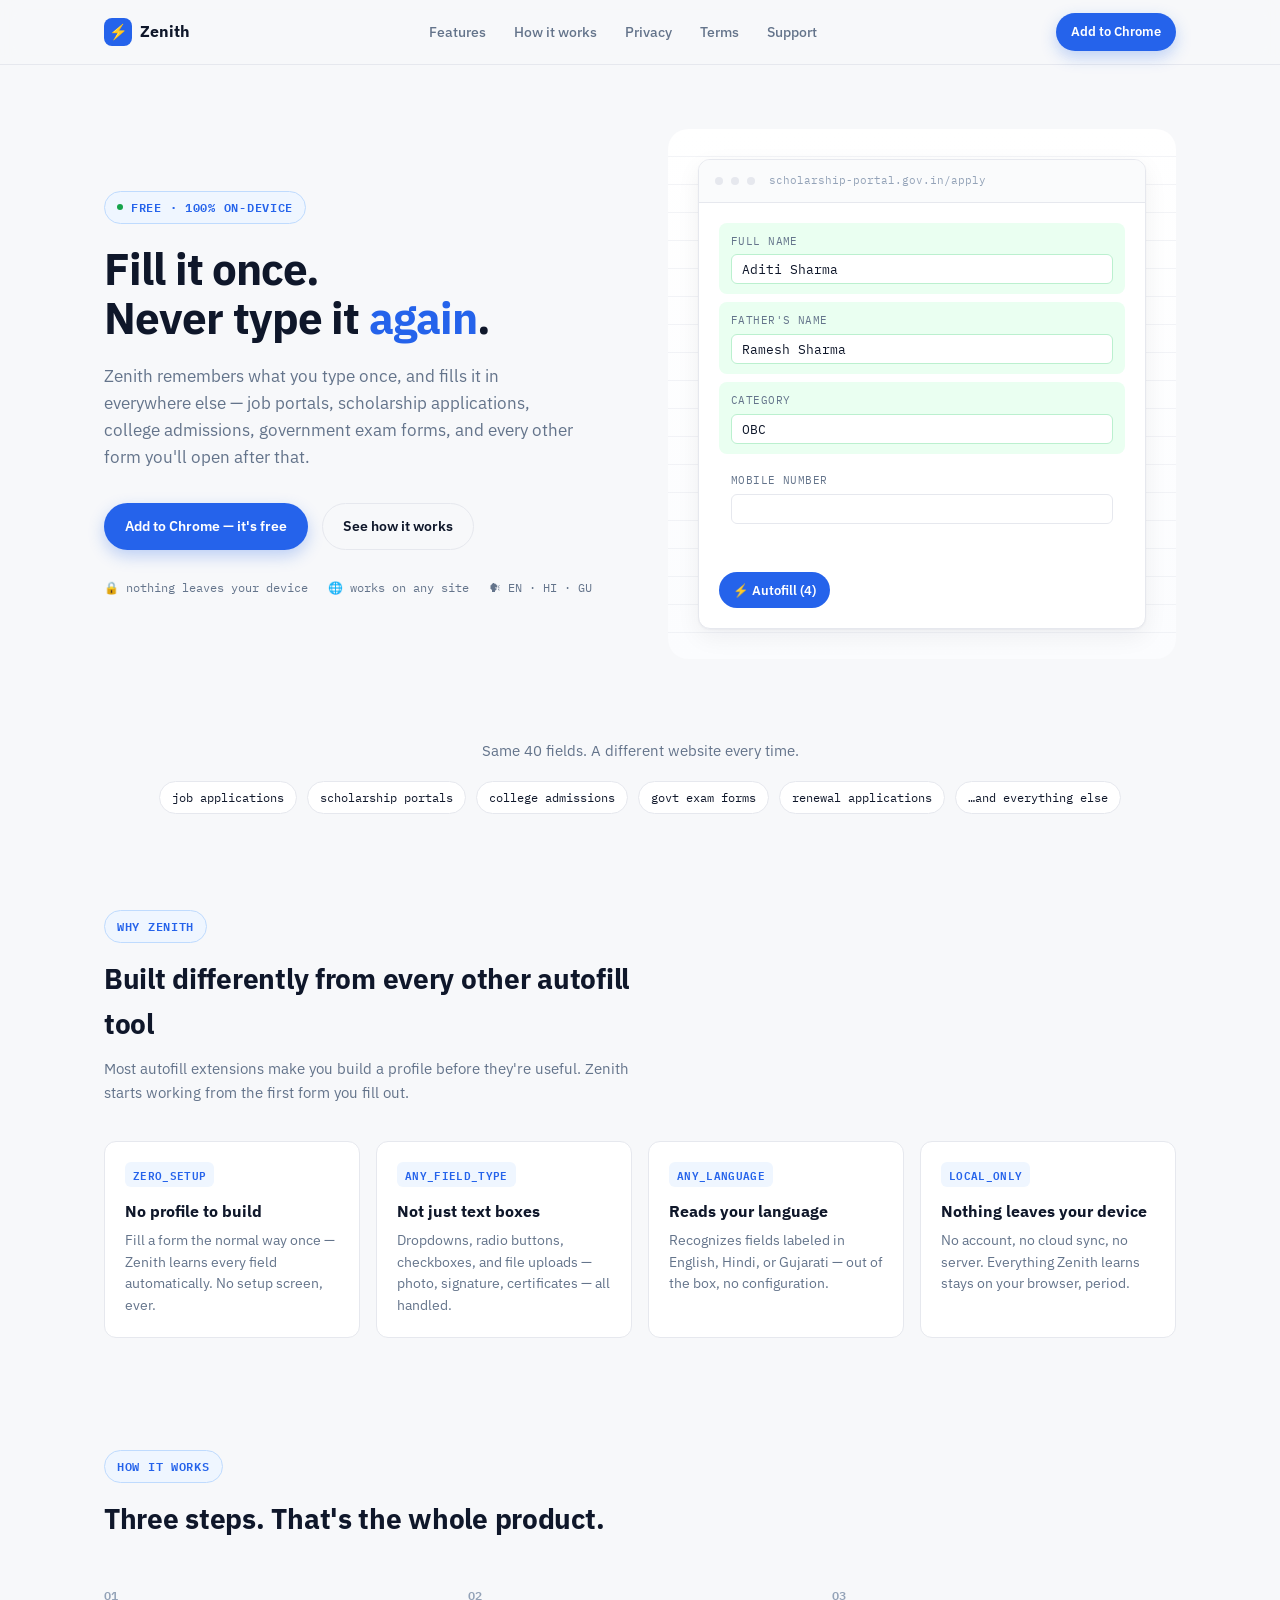
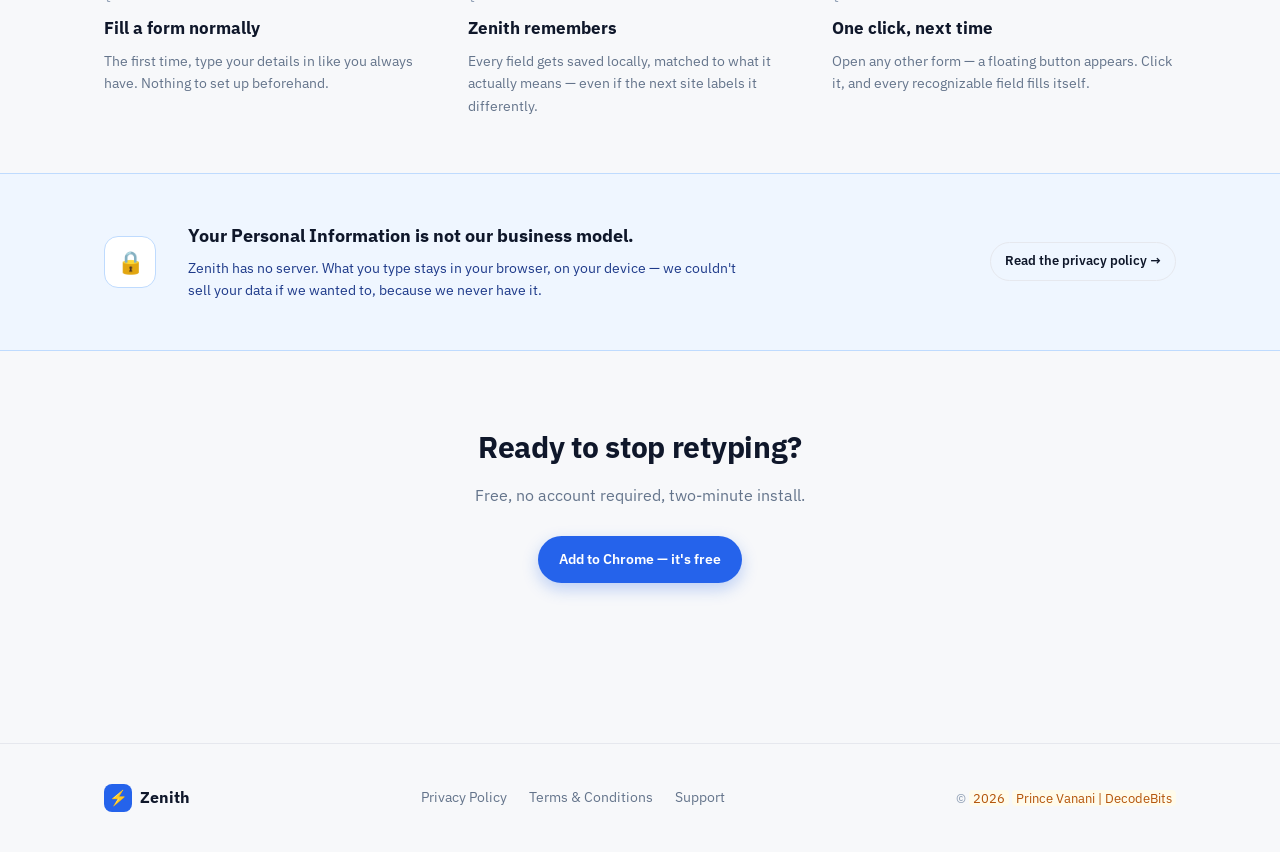
==== index.html @ 2545e6da "Initial commit v1.0.0 Initial commit contains the default product page with privacy, terms and suppo" ====
<!DOCTYPE html>
<html lang="en">
<head>
<meta charset="utf-8">
<meta name="viewport" content="width=device-width, initial-scale=1">
<title>Zenith — Autofill any form, any site, zero setup</title>
<meta name="description" content="Zenith learns your form fields as you type and fills them in everywhere else — scholarship applications, college admissions, government exam forms, and anything else you'll ever open. Free, and 100% on-device.">
<link rel="icon" href="assets/icon128.png">
<link rel="preconnect" href="https://fonts.googleapis.com">
<link rel="preconnect" href="https://fonts.gstatic.com" crossorigin>
<link href="https://fonts.googleapis.com/css2?family=IBM+Plex+Mono:wght@500;600&family=IBM+Plex+Sans:wght@400;500;600;700&display=swap" rel="stylesheet">
<link rel="stylesheet" href="assets/style.css">
<style>
  /* Page-specific styles for the landing page only */
  .hero {
    padding: 64px 0 40px;
  }
  .hero .container {
    display: grid;
    grid-template-columns: 1fr 1fr;
    gap: 56px;
    align-items: center;
  }
  .eyebrow {
    display: inline-flex;
    align-items: center;
    gap: 8px;
    font-family: var(--font-mono);
    font-size: 12px;
    font-weight: 600;
    letter-spacing: 0.06em;
    color: var(--blue);
    background: var(--blue-tint);
    border: 1px solid var(--blue-tint-line);
    border-radius: var(--radius-pill);
    padding: 6px 12px;
    margin-bottom: 20px;
  }
  .eyebrow .dot { width: 6px; height: 6px; border-radius: 50%; background: var(--green-solid); }
  h1.headline {
    font-size: 44px;
    line-height: 1.12;
    letter-spacing: -0.02em;
    margin: 0 0 20px;
    font-weight: 700;
  }
  .headline .accent { color: var(--blue); }
  .sub {
    font-size: 17px;
    color: var(--slate);
    max-width: 480px;
    margin: 0 0 32px;
  }
  .hero-ctas { display: flex; align-items: center; gap: 14px; flex-wrap: wrap; margin-bottom: 28px; }
  .trust-row {
    display: flex;
    gap: 20px;
    flex-wrap: wrap;
    font-family: var(--font-mono);
    font-size: 12px;
    color: var(--slate);
  }
  .trust-row span { display: flex; align-items: center; gap: 6px; }

  /* ---- Signature element: the self-filling mock form ---- */
  .hero-visual {
    position: relative;
    padding: 30px;
    border-radius: var(--radius-lg);
    background:
      repeating-linear-gradient(
        to bottom,
        transparent, transparent 27px,
        var(--line) 28px
      ),
      linear-gradient(180deg, #ffffff, #fbfcfe);
  }
  .mock-form {
    background: var(--card);
    border: 1px solid var(--line);
    border-radius: var(--radius-md);
    box-shadow: var(--shadow-card);
    overflow: hidden;
  }
  .mock-form-head {
    display: flex; align-items: center; gap: 8px;
    padding: 12px 16px;
    border-bottom: 1px solid var(--line);
    background: #fafbfc;
  }
  .mock-dot { width: 8px; height: 8px; border-radius: 50%; background: var(--line); }
  .mock-url {
    font-family: var(--font-mono);
    font-size: 11px;
    color: var(--slate-light);
    margin-left: 6px;
  }
  .mock-body { padding: 20px 20px 16px; }
  .mock-field {
    padding: 10px 12px;
    border-radius: 8px;
    margin-bottom: 8px;
    transition: background-color 0.4s ease;
  }
  .mock-field.filled { background: var(--green-bg); }
  .mock-field label {
    display: block;
    font-family: var(--font-mono);
    font-size: 10.5px;
    letter-spacing: 0.04em;
    color: var(--slate);
    text-transform: uppercase;
    margin-bottom: 5px;
  }
  .mock-input {
    height: 30px;
    border: 1px solid var(--line);
    border-radius: 6px;
    background: #fff;
    display: flex;
    align-items: center;
    padding: 0 10px;
  }
  .mock-field.filled .mock-input { border-color: #bbf0cf; }
  .mock-input-text {
    font-family: var(--font-mono);
    font-size: 12.5px;
    color: var(--ink);
  }
  .mock-badge {
    margin: 14px 20px 20px;
    display: inline-flex;
    align-items: center;
    gap: 6px;
    background: var(--blue);
    color: #fff;
    font-family: var(--font-sans);
    font-weight: 600;
    font-size: 12.5px;
    padding: 8px 14px;
    border-radius: var(--radius-pill);
  }

  /* ---- Problem strip ---- */
  .problem {
    padding: 40px 0;
    text-align: center;
  }
  .problem p {
    font-size: 15px;
    color: var(--slate);
    max-width: 620px;
    margin: 0 auto;
  }
  .form-tags {
    display: flex;
    justify-content: center;
    gap: 10px;
    flex-wrap: wrap;
    margin-top: 18px;
  }
  .form-tag {
    font-family: var(--font-mono);
    font-size: 12px;
    color: var(--ink);
    background: var(--card);
    border: 1px solid var(--line);
    border-radius: var(--radius-pill);
    padding: 6px 12px;
  }

  /* ---- Feature tags ---- */
  .section { padding: 56px 0; }
  .section-head { max-width: 560px; margin: 0 0 36px; }
  .section-head .eyebrow { margin-bottom: 14px; }
  .section-head h2 { font-size: 28px; letter-spacing: -0.01em; margin: 0 0 10px; }
  .section-head p { color: var(--slate); font-size: 15px; margin: 0; }

  .feature-grid {
    display: grid;
    grid-template-columns: repeat(4, 1fr);
    gap: 16px;
  }
  .feature-card {
    background: var(--card);
    border: 1px solid var(--line);
    border-radius: var(--radius-md);
    padding: 20px;
  }
  .feature-tag {
    display: inline-block;
    font-family: var(--font-mono);
    font-size: 11px;
    font-weight: 600;
    letter-spacing: 0.03em;
    color: var(--blue);
    background: var(--blue-tint);
    border-radius: 6px;
    padding: 4px 8px;
    margin-bottom: 12px;
  }
  .feature-card h3 { font-size: 15.5px; margin: 0 0 6px; }
  .feature-card p { font-size: 13.5px; color: var(--slate); margin: 0; }

  /* ---- How it works ---- */
  .steps {
    display: grid;
    grid-template-columns: repeat(3, 1fr);
    gap: 20px;
  }
  .step { position: relative; padding-top: 8px; }
  .step .q {
    font-family: var(--font-mono);
    font-size: 12px;
    font-weight: 600;
    color: var(--slate-light);
    display: block;
    margin-bottom: 10px;
  }
  .step h3 { font-size: 17px; margin: 0 0 8px; }
  .step p { font-size: 14px; color: var(--slate); margin: 0; }

  /* ---- Privacy callout band ---- */
  .privacy-band {
    background: var(--blue-tint);
    border-top: 1px solid var(--blue-tint-line);
    border-bottom: 1px solid var(--blue-tint-line);
    padding: 48px 0;
  }
  .privacy-band .container { display: flex; align-items: center; gap: 32px; flex-wrap: wrap; }
  .privacy-band .icon {
    width: 52px; height: 52px; border-radius: 14px;
    background: #fff; border: 1px solid var(--blue-tint-line);
    display: flex; align-items: center; justify-content: center;
    font-size: 22px; flex-shrink: 0;
  }
  .privacy-band h3 { font-size: 18px; margin: 0 0 6px; }
  .privacy-band p { font-size: 14px; color: #1e3a8a; margin: 0; max-width: 560px; }
  .privacy-band .cta-wrap { margin-left: auto; }

  /* ---- Final CTA ---- */
  .final-cta {
    padding: 72px 0 64px;
    text-align: center;
  }
  .final-cta h2 { font-size: 30px; margin: 0 0 12px; letter-spacing: -0.01em; }
  .final-cta p { color: var(--slate); margin: 0 0 28px; }

  @media (max-width: 900px) {
    .hero .container { grid-template-columns: 1fr; }
    .feature-grid { grid-template-columns: repeat(2, 1fr); }
    .steps { grid-template-columns: 1fr; }
    h1.headline { font-size: 34px; }
    .privacy-band .cta-wrap { margin-left: 0; }
  }
</style>
</head>
<body>

<nav class="site-nav">
  <div class="container">
    <a href="index.html" class="brand"><span class="bolt">⚡</span> Zenith</a>
    <div class="nav-links">
      <a href="#features">Features</a>
      <a href="#how-it-works">How it works</a>
      <a href="privacy-policy.html">Privacy</a>
      <a href="terms-and-conditions.html">Terms</a>
      <a href="support.html">Support</a>
    </div>
    <div class="nav-actions">
      <a class="btn btn-primary btn-sm" href="https://chromewebstore.google.com/detail/REPLACE_WITH_YOUR_EXTENSION_ID" target="_blank" rel="noopener">Add to Chrome</a>
      <button class="nav-toggle" aria-label="Menu"><span></span><span></span><span></span></button>
    </div>
  </div>
</nav>

<header class="hero">
  <div class="container">
    <div>
      <span class="eyebrow"><span class="dot"></span> FREE · 100% ON-DEVICE</span>
      <!-- <h1 class="headline">Stop typing your father's name<br>for the <span class="accent">fifth</span> form this month.</h1> -->
      <h1 class="headline">Fill it once.<br>Never type it <span class="accent">again</span>.</h1>
      <p class="sub">Zenith remembers what you type once, and fills it in everywhere
        else — job portals, scholarship applications, college admissions, government exam
        forms, and every other form you'll open after that.</p>
      <div class="hero-ctas">
        <a class="btn btn-primary" href="https://chromewebstore.google.com/detail/REPLACE_WITH_YOUR_EXTENSION_ID" target="_blank" rel="noopener">Add to Chrome — it's free</a>
        <a class="btn btn-ghost" href="#how-it-works">See how it works</a>
      </div>
      <div class="trust-row">
        <span>🔒 nothing leaves your device</span>
        <span>🌐 works on any site</span>
        <span>🗣 EN · HI · GU</span>
      </div>
    </div>

    <div class="hero-visual" aria-hidden="true">
      <div class="mock-form">
        <div class="mock-form-head">
          <span class="mock-dot"></span><span class="mock-dot"></span><span class="mock-dot"></span>
          <span class="mock-url">scholarship-portal.gov.in/apply</span>
        </div>
        <div class="mock-body">
          <div class="mock-field" data-value="Aditi Sharma">
            <label>Full Name</label>
            <div class="mock-input"><span class="mock-input-text"></span></div>
          </div>
          <div class="mock-field" data-value="Ramesh Sharma">
            <label>Father's Name</label>
            <div class="mock-input"><span class="mock-input-text"></span></div>
          </div>
          <div class="mock-field" data-value="OBC">
            <label>Category</label>
            <div class="mock-input"><span class="mock-input-text"></span></div>
          </div>
          <div class="mock-field" data-value="+91 98765 43210">
            <label>Mobile Number</label>
            <div class="mock-input"><span class="mock-input-text"></span></div>
          </div>
        </div>
        <span class="mock-badge">⚡ Autofill (4)</span>
      </div>
    </div>
  </div>
</header>

<section class="problem">
  <div class="container">
    <p>Same 40 fields. A different website every time.</p>
    <div class="form-tags">
      <span class="form-tag">job applications</span>
      <span class="form-tag">scholarship portals</span>
      <span class="form-tag">college admissions</span>
      <span class="form-tag">govt exam forms</span>
      <span class="form-tag">renewal applications</span>
      <span class="form-tag">…and everything else</span>
    </div>
  </div>
</section>

<section class="section" id="features">
  <div class="container">
    <div class="section-head">
      <span class="eyebrow mono">WHY ZENITH</span>
      <h2>Built differently from every other autofill tool</h2>
      <p>Most autofill extensions make you build a profile before they're useful. Zenith starts working from the first form you fill out.</p>
    </div>
    <div class="feature-grid">
      <div class="feature-card">
        <span class="feature-tag mono">ZERO_SETUP</span>
        <h3>No profile to build</h3>
        <p>Fill a form the normal way once — Zenith learns every field automatically. No setup screen, ever.</p>
      </div>
      <div class="feature-card">
        <span class="feature-tag mono">ANY_FIELD_TYPE</span>
        <h3>Not just text boxes</h3>
        <p>Dropdowns, radio buttons, checkboxes, and file uploads — photo, signature, certificates — all handled.</p>
      </div>
      <div class="feature-card">
        <span class="feature-tag mono">ANY_LANGUAGE</span>
        <h3>Reads your language</h3>
        <p>Recognizes fields labeled in English, Hindi, or Gujarati — out of the box, no configuration.</p>
      </div>
      <div class="feature-card">
        <span class="feature-tag mono">LOCAL_ONLY</span>
        <h3>Nothing leaves your device</h3>
        <p>No account, no cloud sync, no server. Everything Zenith learns stays on your browser, period.</p>
      </div>
    </div>
  </div>
</section>

<section class="section" id="how-it-works">
  <div class="container">
    <div class="section-head">
      <span class="eyebrow mono">HOW IT WORKS</span>
      <h2>Three steps. That's the whole product.</h2>
    </div>
    <div class="steps">
      <div class="step">
        <span class="q mono">Q1</span>
        <h3>Fill a form normally</h3>
        <p>The first time, type your details in like you always have. Nothing to set up beforehand.</p>
      </div>
      <div class="step">
        <span class="q mono">Q2</span>
        <h3>Zenith remembers</h3>
        <p>Every field gets saved locally, matched to what it actually means — even if the next site labels it differently.</p>
      </div>
      <div class="step">
        <span class="q mono">Q3</span>
        <h3>One click, next time</h3>
        <p>Open any other form — a floating button appears. Click it, and every recognizable field fills itself.</p>
      </div>
    </div>
  </div>
</section>

<section class="privacy-band">
  <div class="container">
    <div class="icon">🔒</div>
    <div>
      <h3>Your Personal Information is not our business model.</h3>
      <p>Zenith has no server. What you type stays in your browser, on your device — we couldn't sell your data if we wanted to, because we never have it.</p>
    </div>
    <div class="cta-wrap">
      <a class="btn btn-ghost btn-sm" href="privacy-policy.html">Read the privacy policy →</a>
    </div>
  </div>
</section>

<section class="final-cta">
  <div class="container">
    <h2>Ready to stop retyping?</h2>
    <p>Free, no account required, two-minute install.</p>
    <a class="btn btn-primary" href="https://chromewebstore.google.com/detail/REPLACE_WITH_YOUR_EXTENSION_ID" target="_blank" rel="noopener">Add to Chrome — it's free</a>
  </div>
</section>

<footer class="site-footer">
  <div class="container">
    <a href="index.html" class="brand"><span class="bolt">⚡</span> Zenith</a>
    <div class="footer-links">
      <a href="privacy-policy.html">Privacy Policy</a>
      <a href="terms-and-conditions.html">Terms &amp; Conditions</a>
      <a href="support.html">Support</a>
    </div>
    <div class="footer-copy">© <span class="placeholder">2026</span> <span class="placeholder">Prince Vanani | DecodeBits</span></div>
  </div>
</footer>

<script src="assets/site.js"></script>
</body>
</html>
---- assets/style.css ----
/* ============================================================
   Zenith site — shared design tokens & components
   Palette extends the extension's own blue (#2563eb) rather than
   replacing it. Mono type is used specifically for anything that
   represents a form field, label, or piece of entered data — a
   deliberate nod to the product's actual subject matter.
   ============================================================ */

   :root {
    --blue: #2563eb;
    --blue-dark: #1d4ed8;
    --blue-tint: #eff6ff;
    --blue-tint-line: #bfdbfe;
  
    --ink: #0f172a;
    --slate: #64748b;
    --slate-light: #94a3b8;
  
    --paper: #f7f8fa;
    --card: #ffffff;
    --line: #e6e8ee;
  
    --green-bg: #eafff1;
    --green-text: #0f6e56;
    --green-solid: #16a34a;
  
    --amber-bg: #fef3c7;
    --amber-text: #78350f;
    --amber-solid: #f59e0b;
  
    --font-sans: "IBM Plex Sans", -apple-system, BlinkMacSystemFont, "Segoe UI", sans-serif;
    --font-mono: "IBM Plex Mono", ui-monospace, SFMono-Regular, Menlo, monospace;
  
    --radius-sm: 8px;
    --radius-md: 12px;
    --radius-lg: 20px;
    --radius-pill: 999px;
  
    --shadow-card: 0 1px 2px rgba(15, 23, 42, 0.04), 0 8px 24px rgba(15, 23, 42, 0.06);
    --shadow-btn: 0 6px 16px rgba(37, 99, 235, 0.28);
  
    --container: 1120px;
  }
  
  * { box-sizing: border-box; }
  html { scroll-behavior: smooth; }
  @media (prefers-reduced-motion: reduce) {
    html { scroll-behavior: auto; }
    *, *::before, *::after { animation-duration: 0.001ms !important; animation-iteration-count: 1 !important; transition-duration: 0.001ms !important; }
  }
  
  body {
    margin: 0;
    font-family: var(--font-sans);
    color: var(--ink);
    background: var(--paper);
    line-height: 1.6;
    -webkit-font-smoothing: antialiased;
  }
  
  a { color: var(--blue); }
  :focus-visible { outline: 2px solid var(--blue); outline-offset: 2px; }
  
  .mono {
    font-family: var(--font-mono);
    letter-spacing: 0.02em;
  }
  
  .container {
    max-width: var(--container);
    margin: 0 auto;
    padding: 0 24px;
  }
  
  /* ---- Nav ---- */
  .site-nav {
    position: sticky;
    top: 0;
    z-index: 40;
    background: rgba(247, 248, 250, 0.86);
    backdrop-filter: blur(10px);
    border-bottom: 1px solid var(--line);
  }
  .site-nav .container {
    display: flex;
    align-items: center;
    justify-content: space-between;
    height: 64px;
  }
  .brand {
    display: flex;
    align-items: center;
    gap: 8px;
    text-decoration: none;
    color: var(--ink);
    font-weight: 700;
    font-size: 16px;
  }
  .brand .bolt {
    display: inline-flex;
    align-items: center;
    justify-content: center;
    width: 28px; height: 28px;
    background: var(--blue);
    color: #fff;
    border-radius: 8px;
    font-size: 15px;
  }
  .nav-links {
    display: flex;
    align-items: center;
    gap: 28px;
  }
  .nav-links a {
    color: var(--slate);
    text-decoration: none;
    font-size: 14px;
    font-weight: 500;
  }
  .nav-links a:hover { color: var(--ink); }
  .nav-actions { display: flex; align-items: center; gap: 16px; }
  .nav-toggle {
    display: none;
    background: none; border: none; cursor: pointer;
    width: 36px; height: 36px; border-radius: 8px;
  }
  .nav-toggle:hover { background: var(--line); }
  .nav-toggle span {
    display: block; width: 18px; height: 2px; background: var(--ink);
    margin: 4px auto; border-radius: 2px;
  }
  
  /* ---- Buttons ---- */
  .btn {
    display: inline-flex;
    align-items: center;
    gap: 8px;
    font-family: var(--font-sans);
    font-weight: 600;
    font-size: 14px;
    text-decoration: none;
    border-radius: var(--radius-pill);
    padding: 11px 20px;
    border: 1px solid transparent;
    cursor: pointer;
    transition: transform 0.15s ease, box-shadow 0.15s ease, background 0.15s ease;
  }
  .btn:hover { transform: translateY(-1px); }
  .btn-primary {
    background: var(--blue);
    color: #fff;
    box-shadow: var(--shadow-btn);
  }
  .btn-primary:hover { background: var(--blue-dark); }
  .btn-ghost {
    background: transparent;
    color: var(--ink);
    border-color: var(--line);
  }
  .btn-ghost:hover { background: var(--card); border-color: var(--slate-light); }
  .btn-sm { padding: 8px 14px; font-size: 13px; }
  
  /* ---- Footer ---- */
  .site-footer {
    border-top: 1px solid var(--line);
    margin-top: 96px;
  }
  .site-footer .container {
    padding-top: 40px;
    padding-bottom: 40px;
    display: flex;
    flex-wrap: wrap;
    align-items: center;
    justify-content: space-between;
    gap: 20px;
  }
  .footer-links { display: flex; gap: 22px; flex-wrap: wrap; }
  .footer-links a { color: var(--slate); text-decoration: none; font-size: 13.5px; }
  .footer-links a:hover { color: var(--ink); }
  .footer-copy { color: var(--slate-light); font-size: 12.5px; }
  .placeholder { color: #b45309; background: #fffbeb; padding: 0 4px; border-radius: 4px; }
  
  /* ---- Generic content page (privacy/terms/support) ---- */
  .doc-wrap { max-width: 760px; margin: 0 auto; padding: 56px 24px 40px; }
  .doc-wrap h1 { font-size: 30px; margin: 0 0 6px; letter-spacing: -0.01em; }
  .doc-wrap .updated { color: var(--slate); font-size: 13px; margin: 0 0 36px; }
  .doc-wrap h2 { font-size: 19px; margin: 40px 0 12px; }
  .doc-wrap h3 { font-size: 14.5px; margin: 22px 0 6px; }
  .doc-wrap p, .doc-wrap li { font-size: 15px; color: #374151; }
  .doc-wrap ul { padding-left: 22px; }
  .doc-wrap li { margin-bottom: 6px; }
  .doc-wrap table { width: 100%; border-collapse: collapse; margin: 14px 0 22px; font-size: 13.5px; }
  .doc-wrap th, .doc-wrap td { text-align: left; padding: 9px 10px; border-bottom: 1px solid var(--line); vertical-align: top; }
  .doc-wrap th { color: var(--slate); font-weight: 600; width: 30%; }
  .doc-wrap code { background: #f1f2f6; padding: 1px 6px; border-radius: 5px; font-family: var(--font-mono); font-size: 12.5px; }
  
  .callout, .warn {
    border-radius: var(--radius-md);
    padding: 16px 18px;
    font-size: 13.5px;
    margin: 20px 0;
  }
  .callout { background: var(--blue-tint); border: 1px solid var(--blue-tint-line); color: #1e3a8a; }
  .warn { background: var(--amber-bg); border: 1px solid #fde68a; color: var(--amber-text); }
  
  .card {
    background: var(--card);
    border: 1px solid var(--line);
    border-radius: var(--radius-md);
    box-shadow: var(--shadow-card);
    padding: 20px 22px;
    margin-bottom: 16px;
  }
  
  /* ---- Copyable contact email (support page) ---- */
  .contact-row {
    display: flex;
    align-items: center;
    gap: 10px;
    flex-wrap: wrap;
  }
  .contact-email {
    display: inline-flex;
    align-items: center;
    gap: 8px;
    font-family: var(--font-mono);
    font-size: 12.5px;
    color: var(--ink);
    background: var(--paper);
    border: 1px solid var(--line);
    border-radius: var(--radius-pill);
    padding: 6px 6px 6px 14px;
  }
  .copy-btn {
    font-family: var(--font-sans);
    font-size: 11.5px;
    font-weight: 600;
    color: var(--blue);
    background: #fff;
    border: 1px solid var(--line);
    border-radius: var(--radius-pill);
    padding: 4px 11px;
    cursor: pointer;
    transition: background 0.15s ease, color 0.15s ease, border-color 0.15s ease;
  }
  .copy-btn:hover { background: var(--blue-tint); border-color: var(--blue-tint-line); }
  .copy-btn.copied { color: var(--green-text); background: var(--green-bg); border-color: #bbf0cf; }
  
  /* ---- Mobile nav ---- */
  @media (max-width: 760px) {
    .nav-links { display: none; }
    .nav-toggle { display: block; }
    .site-nav.open .nav-links {
      display: flex;
      flex-direction: column;
      align-items: flex-start;
      gap: 4px;
      position: absolute;
      top: 64px; left: 0; right: 0;
      background: var(--paper);
      border-bottom: 1px solid var(--line);
      padding: 12px 24px 20px;
    }
    .site-nav.open .nav-links a { padding: 10px 0; width: 100%; }
  }
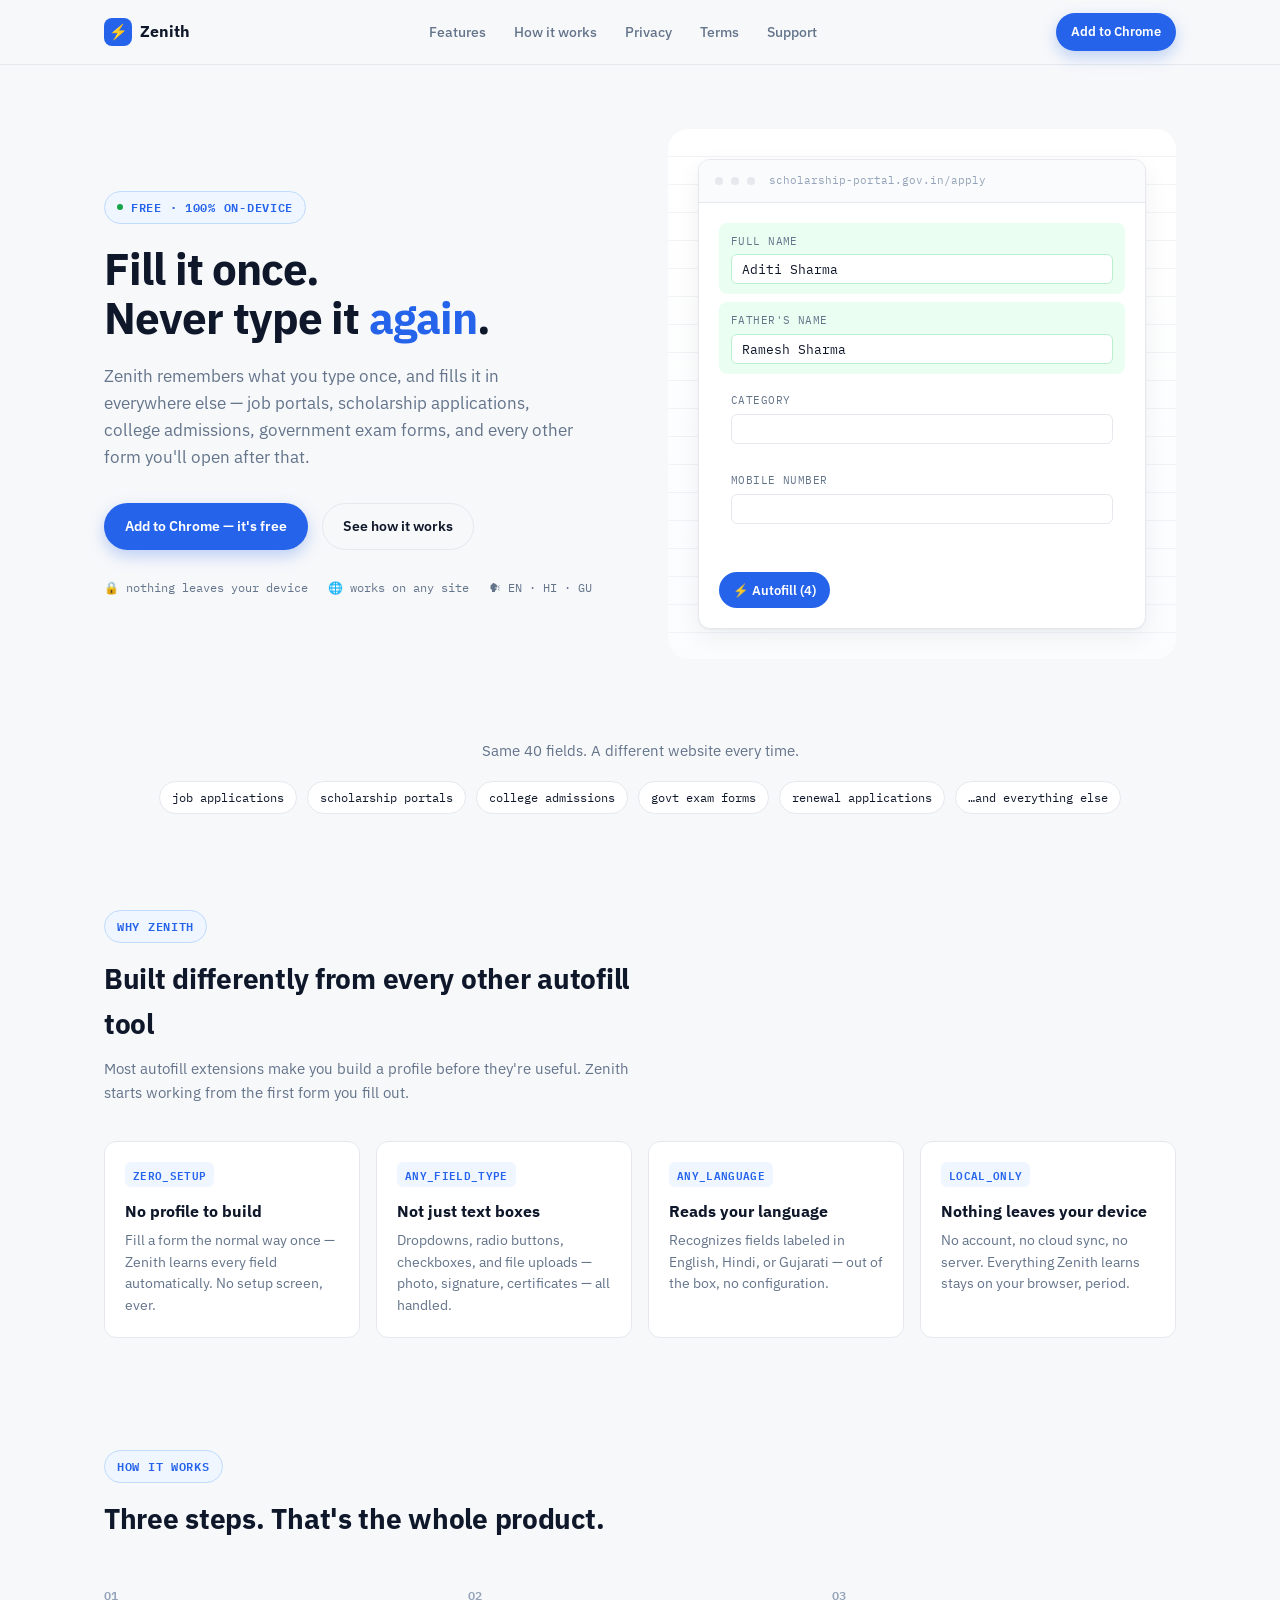
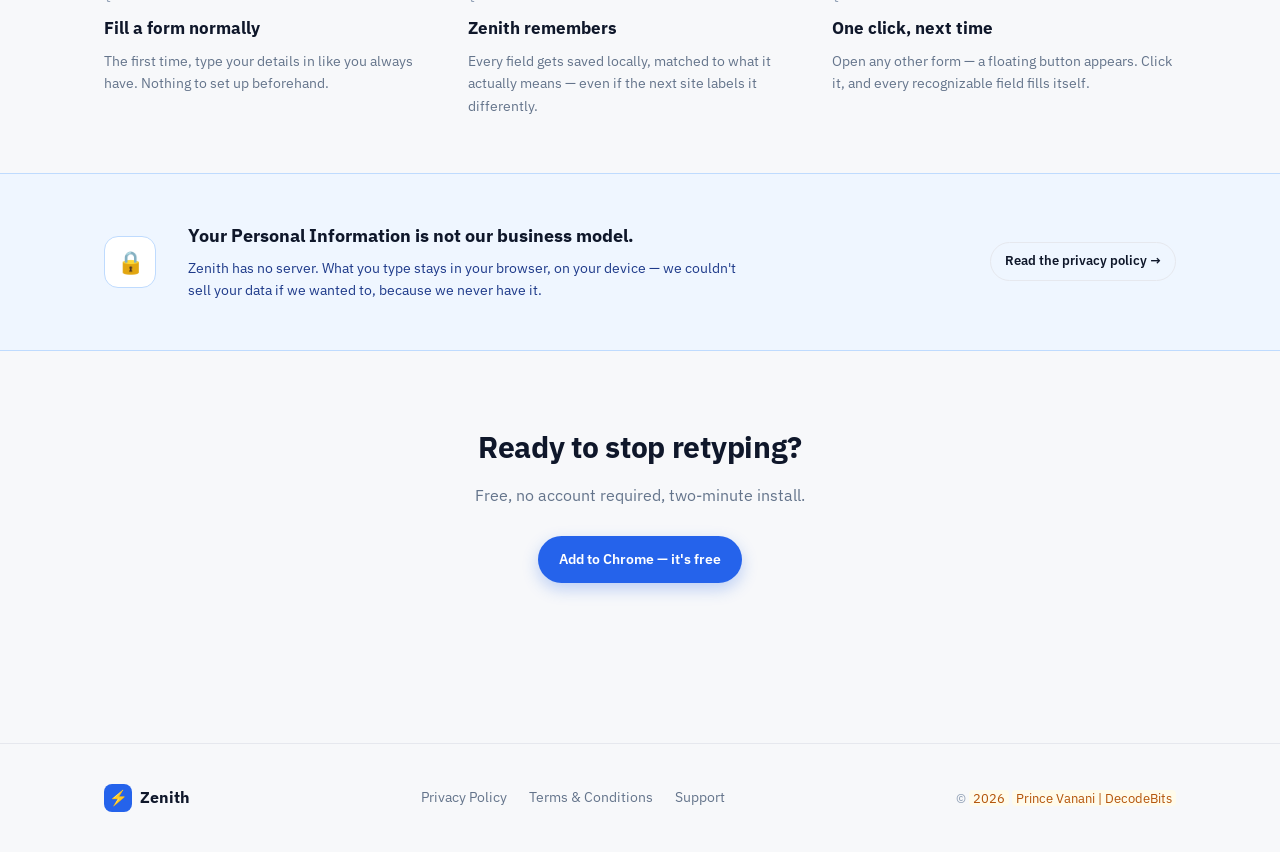
==== commit cd893be5: "Update index.html" ====
--- a/index.html
+++ b/index.html
@@ -268,7 +268,7 @@
       <a href="support.html">Support</a>
     </div>
     <div class="nav-actions">
-      <a class="btn btn-primary btn-sm" href="https://chromewebstore.google.com/detail/REPLACE_WITH_YOUR_EXTENSION_ID" target="_blank" rel="noopener">Add to Chrome</a>
+      <a class="btn btn-primary btn-sm" href="https://chromewebstore.google.com/detail/emgbolklmohabahbngbobhccpfboobdi" target="_blank" rel="noopener">Add to Chrome</a>
       <button class="nav-toggle" aria-label="Menu"><span></span><span></span><span></span></button>
     </div>
   </div>
@@ -284,7 +284,7 @@
         else — job portals, scholarship applications, college admissions, government exam
         forms, and every other form you'll open after that.</p>
       <div class="hero-ctas">
-        <a class="btn btn-primary" href="https://chromewebstore.google.com/detail/REPLACE_WITH_YOUR_EXTENSION_ID" target="_blank" rel="noopener">Add to Chrome — it's free</a>
+        <a class="btn btn-primary" href="https://chromewebstore.google.com/detail/emgbolklmohabahbngbobhccpfboobdi" target="_blank" rel="noopener">Add to Chrome — it's free</a>
         <a class="btn btn-ghost" href="#how-it-works">See how it works</a>
       </div>
       <div class="trust-row">
@@ -413,7 +413,7 @@
   <div class="container">
     <h2>Ready to stop retyping?</h2>
     <p>Free, no account required, two-minute install.</p>
-    <a class="btn btn-primary" href="https://chromewebstore.google.com/detail/REPLACE_WITH_YOUR_EXTENSION_ID" target="_blank" rel="noopener">Add to Chrome — it's free</a>
+    <a class="btn btn-primary" href="https://chromewebstore.google.com/detail/emgbolklmohabahbngbobhccpfboobdi" target="_blank" rel="noopener">Add to Chrome — it's free</a>
   </div>
 </section>
 
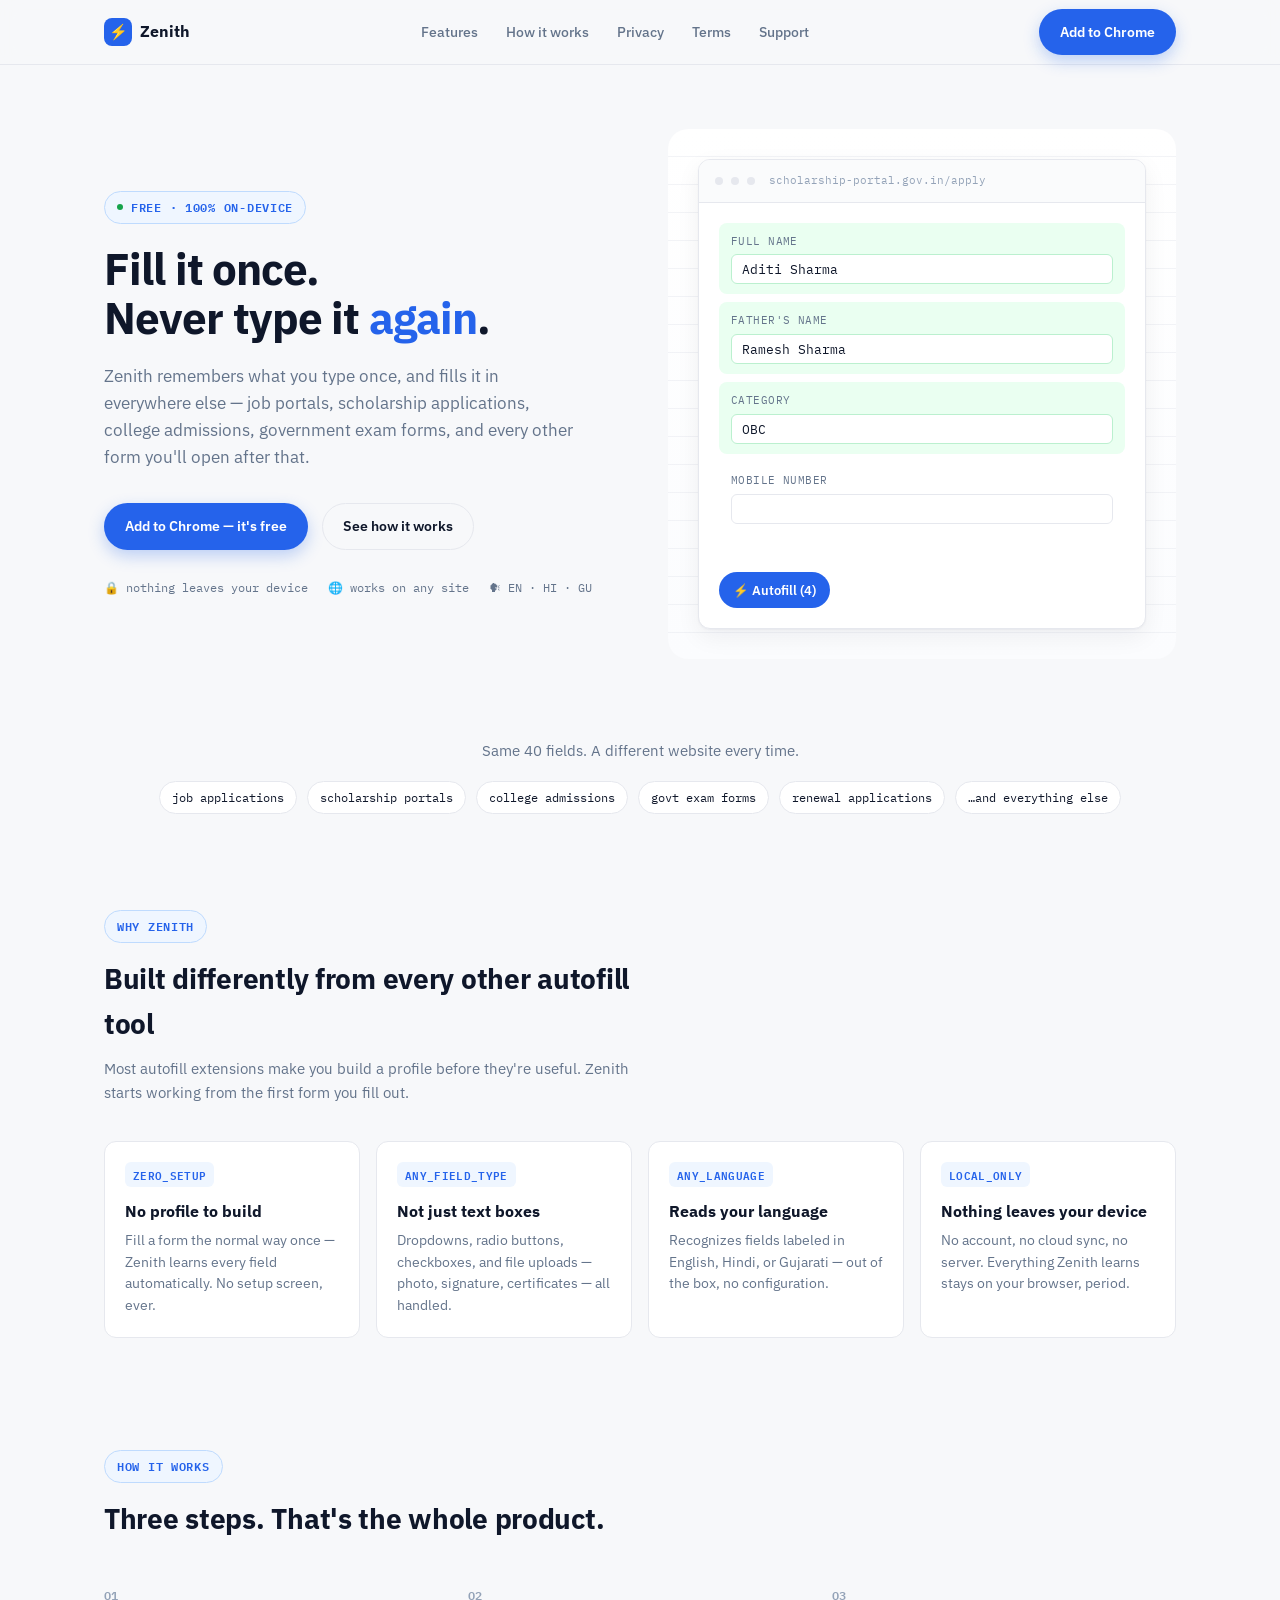
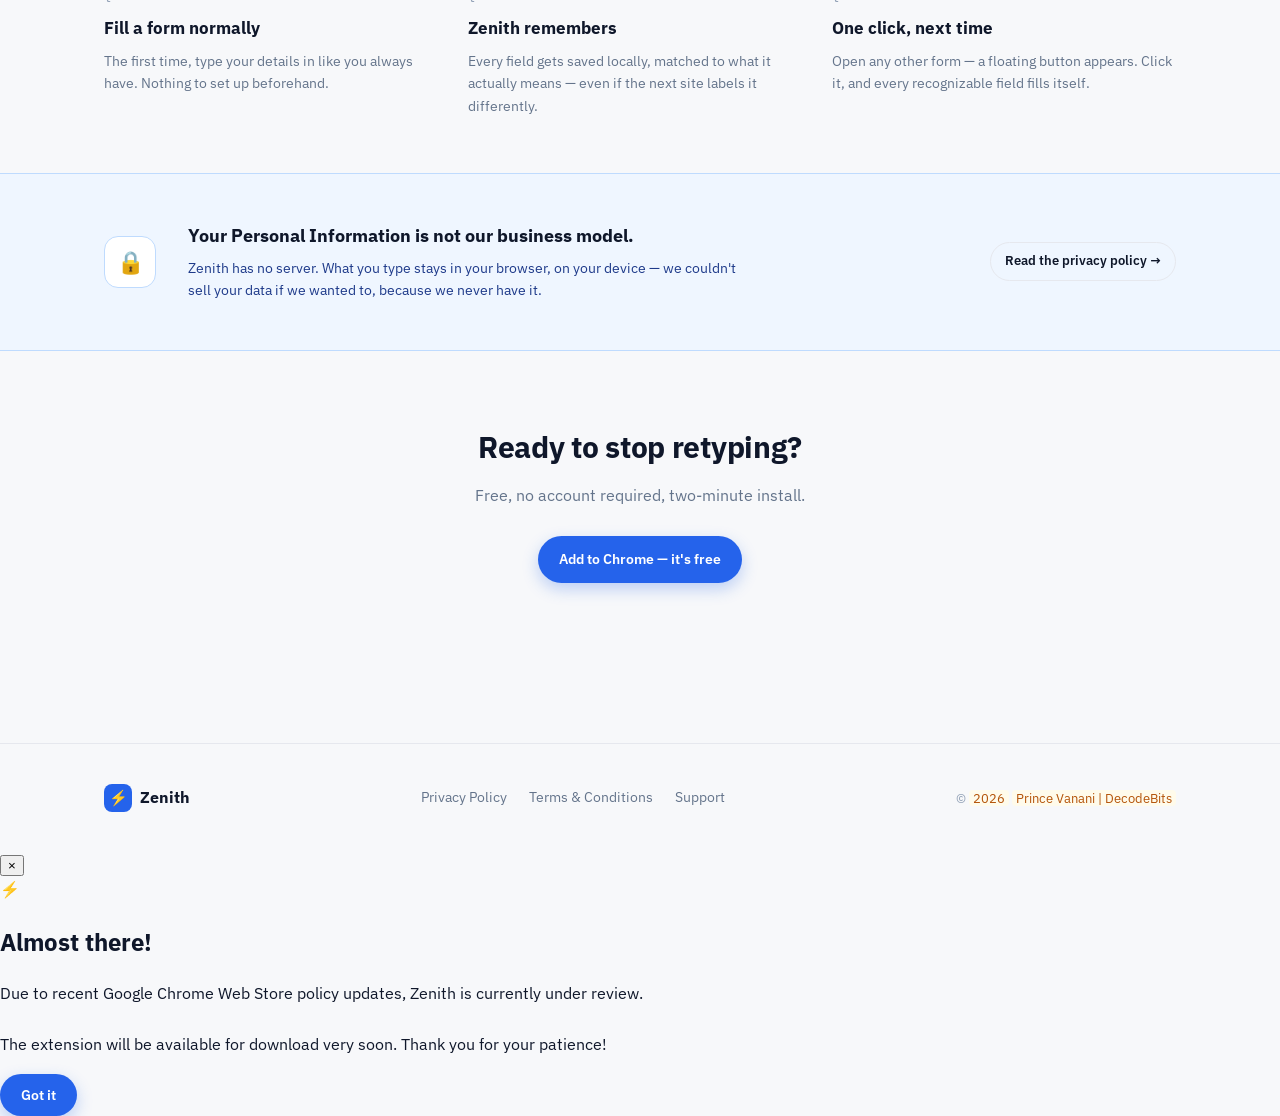
==== commit 96cff98d: "Update index.html" ====
--- a/index.html
+++ b/index.html
@@ -267,8 +267,11 @@
       <a href="terms-and-conditions.html">Terms</a>
       <a href="support.html">Support</a>
     </div>
+  
     <div class="nav-actions">
-      <a class="btn btn-primary btn-sm" href="https://chromewebstore.google.com/detail/emgbolklmohabahbngbobhccpfboobdi" target="_blank" rel="noopener">Add to Chrome</a>
+      <a class="btn btn-primary add-to-chrome" href="#">
+        Add to Chrome
+      </a>
       <button class="nav-toggle" aria-label="Menu"><span></span><span></span><span></span></button>
     </div>
   </div>
@@ -284,7 +287,9 @@
         else — job portals, scholarship applications, college admissions, government exam
         forms, and every other form you'll open after that.</p>
       <div class="hero-ctas">
-        <a class="btn btn-primary" href="https://chromewebstore.google.com/detail/emgbolklmohabahbngbobhccpfboobdi" target="_blank" rel="noopener">Add to Chrome — it's free</a>
+        <a class="btn btn-primary add-to-chrome" href="#">
+          Add to Chrome — it's free
+        </a>
         <a class="btn btn-ghost" href="#how-it-works">See how it works</a>
       </div>
       <div class="trust-row">
@@ -429,6 +434,44 @@
   </div>
 </footer>
 
+  <!-- Chrome Extension Review Modal -->
+  <div class="review-modal" id="reviewModal" role="dialog" aria-modal="true" aria-labelledby="reviewModalTitle">
+
+    <div class="review-modal-card">
+  
+      <button
+        class="review-modal-x"
+        id="reviewModalX"
+        aria-label="Close"
+        type="button">
+        ×
+      </button>
+  
+      <div class="review-modal-icon">
+        ⚡
+      </div>
+  
+      <h2 id="reviewModalTitle">Almost there!</h2>
+  
+      <p>
+        Due to recent Google Chrome Web Store policy updates,
+        Zenith is currently under review.
+        <br><br>
+        The extension will be available for download very soon.
+        Thank you for your patience!
+      </p>
+  
+      <button
+        class="btn btn-primary review-modal-close"
+        id="reviewModalClose"
+        type="button">
+        Got it
+      </button>
+  
+    </div>
+  
+  </div>
+
 <script src="assets/site.js"></script>
 </body>
 </html>
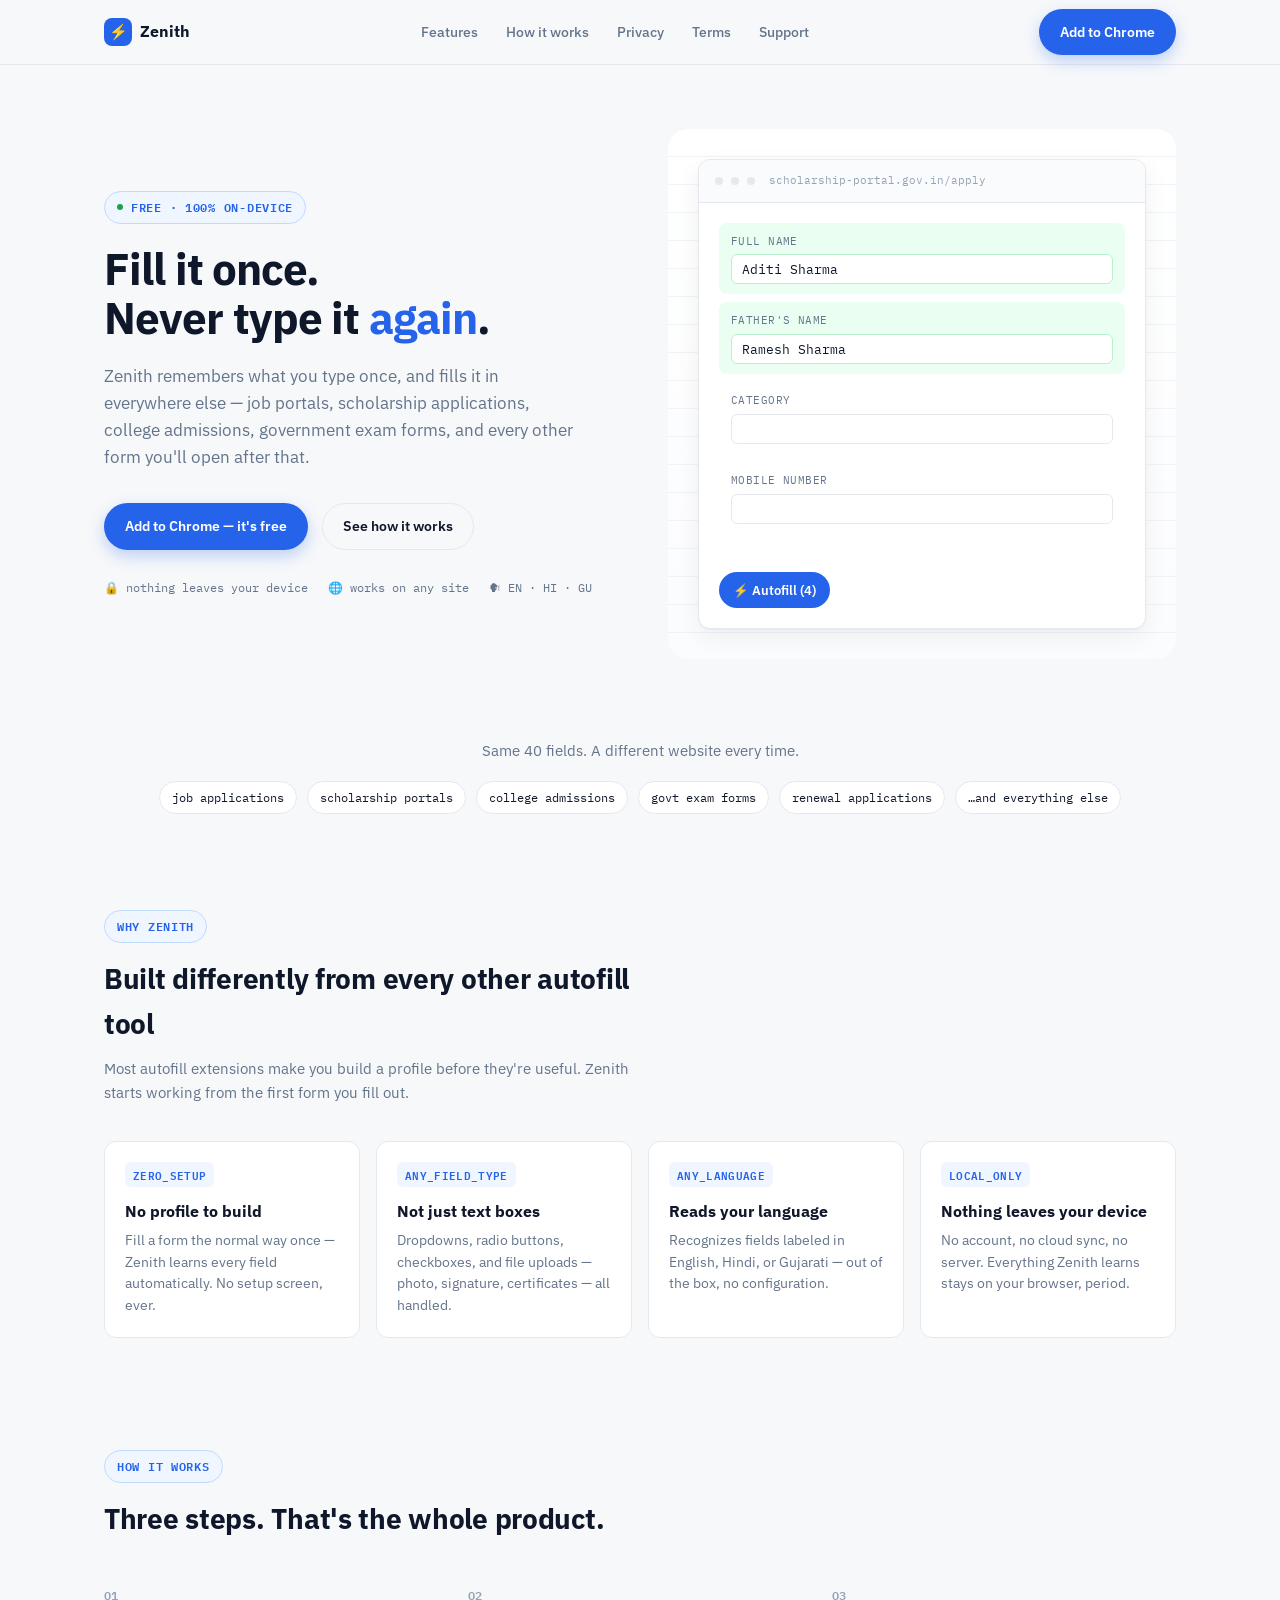
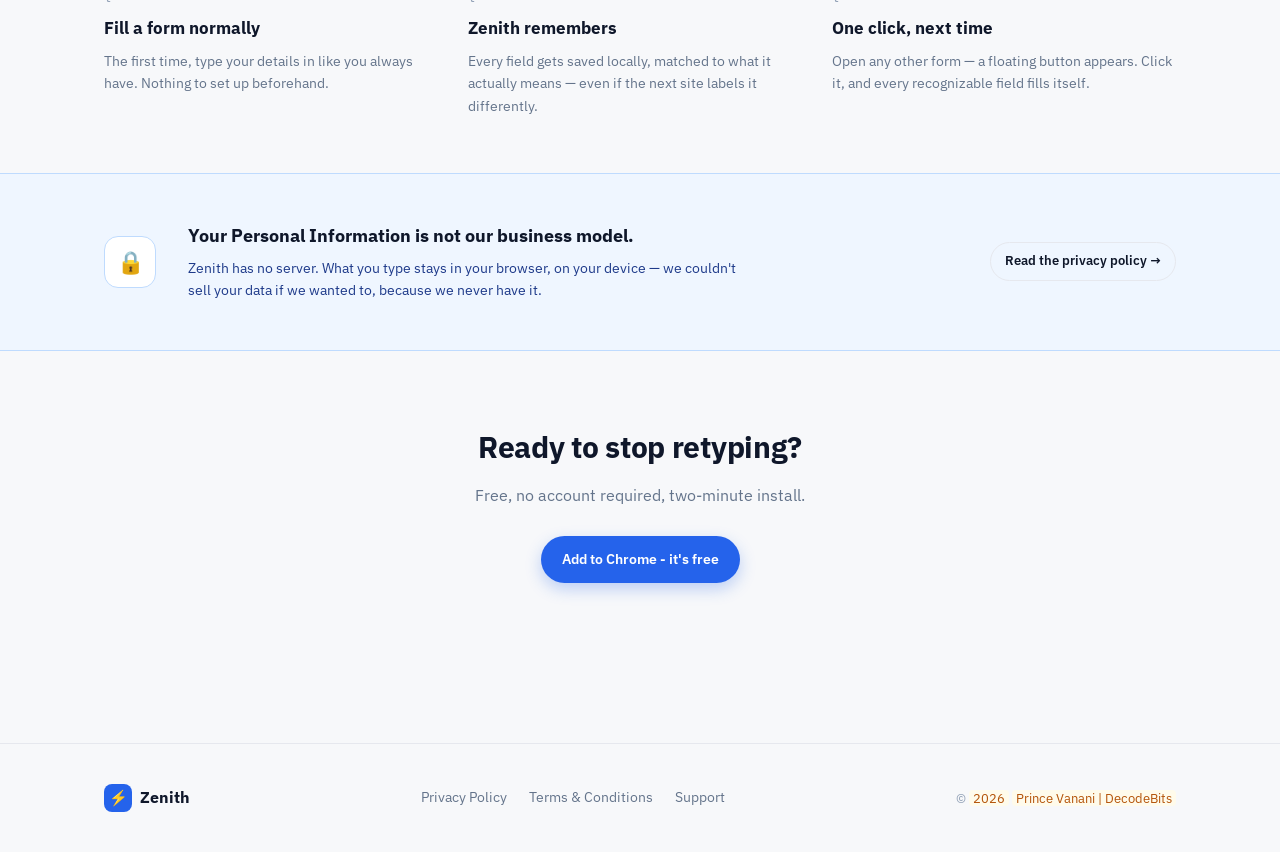
==== commit bfcbc5c9: "Update index.html" ====
--- a/index.html
+++ b/index.html
@@ -418,7 +418,9 @@
   <div class="container">
     <h2>Ready to stop retyping?</h2>
     <p>Free, no account required, two-minute install.</p>
-    <a class="btn btn-primary" href="https://chromewebstore.google.com/detail/emgbolklmohabahbngbobhccpfboobdi" target="_blank" rel="noopener">Add to Chrome — it's free</a>
+    <a class="btn btn-primary add-to-chrome" href="#">
+        Add to Chrome - it's free
+      </a>
   </div>
 </section>
 
--- a/assets/style.css
+++ b/assets/style.css
@@ -262,4 +262,167 @@
       padding: 12px 24px 20px;
     }
     .site-nav.open .nav-links a { padding: 10px 0; width: 100%; }
-  }+  }
+
+  /* =========================================
+   CHROME REVIEW MODAL
+   ========================================= */
+
+.review-modal {
+  position: fixed !important;
+
+  top: 0 !important;
+  left: 0 !important;
+  right: 0 !important;
+  bottom: 0 !important;
+
+  width: 100vw !important;
+  height: 100vh !important;
+
+  z-index: 99999 !important;
+
+  display: none;
+
+  /* Force exact center */
+  align-items: center !important;
+  justify-content: center !important;
+
+  padding: 20px;
+  box-sizing: border-box;
+
+  background: rgba(15, 23, 42, 0.55);
+  backdrop-filter: blur(4px);
+}
+
+.review-modal.show {
+  display: flex !important;
+}
+
+/* Popup box */
+.review-modal-card {
+  position: relative !important;
+
+  width: min(460px, calc(100vw - 40px)) !important;
+  max-width: 460px !important;
+
+  margin: 0 auto !important;
+
+  padding: 32px !important;
+  box-sizing: border-box;
+
+  background: #ffffff;
+
+  border: 1px solid var(--line);
+  border-radius: var(--radius-lg);
+
+  box-shadow:
+    0 25px 70px rgba(15, 23, 42, 0.25);
+
+  text-align: center;
+
+  /* Important */
+  flex-shrink: 0;
+
+  animation: modalIn 0.2s ease-out;
+}
+
+/* Icon */
+.review-modal-icon {
+  width: 56px;
+  height: 56px;
+
+  margin: 0 auto 18px;
+
+  border-radius: 16px;
+
+  background: var(--blue-tint);
+  border: 1px solid var(--blue-tint-line);
+
+  display: flex;
+  align-items: center;
+  justify-content: center;
+
+  font-size: 25px;
+}
+
+/* Heading */
+.review-modal-card h2 {
+  margin: 0 0 10px;
+
+  font-size: 22px;
+  line-height: 1.3;
+}
+
+/* Message */
+.review-modal-card p {
+  margin: 0 auto 24px;
+
+  max-width: 380px;
+
+  color: var(--slate);
+
+  font-size: 14px;
+  line-height: 1.65;
+}
+
+/* Small centered Got it button */
+.review-modal-close {
+  display: block !important;
+
+  width: auto !important;
+  min-width: 90px !important;
+
+  margin: 0 auto !important;
+
+  padding: 10px 22px !important;
+
+  border: 0;
+  cursor: pointer;
+
+  font-family: var(--font-sans);
+}
+
+/* X button */
+.review-modal-x {
+  position: absolute !important;
+
+  top: 10px !important;
+  right: 10px !important;
+
+  width: 34px;
+  height: 34px;
+
+  display: flex;
+  align-items: center;
+  justify-content: center;
+
+  padding: 0;
+
+  border: 0;
+  border-radius: 8px;
+
+  background: transparent;
+  color: var(--slate);
+
+  font-size: 22px;
+  line-height: 1;
+
+  cursor: pointer;
+}
+
+.review-modal-x:hover {
+  background: #f1f5f9;
+}
+
+/* Animation */
+@keyframes modalIn {
+  from {
+    opacity: 0;
+    transform: scale(0.96) translateY(8px);
+  }
+
+  to {
+    opacity: 1;
+    transform: scale(1) translateY(0);
+  }
+}
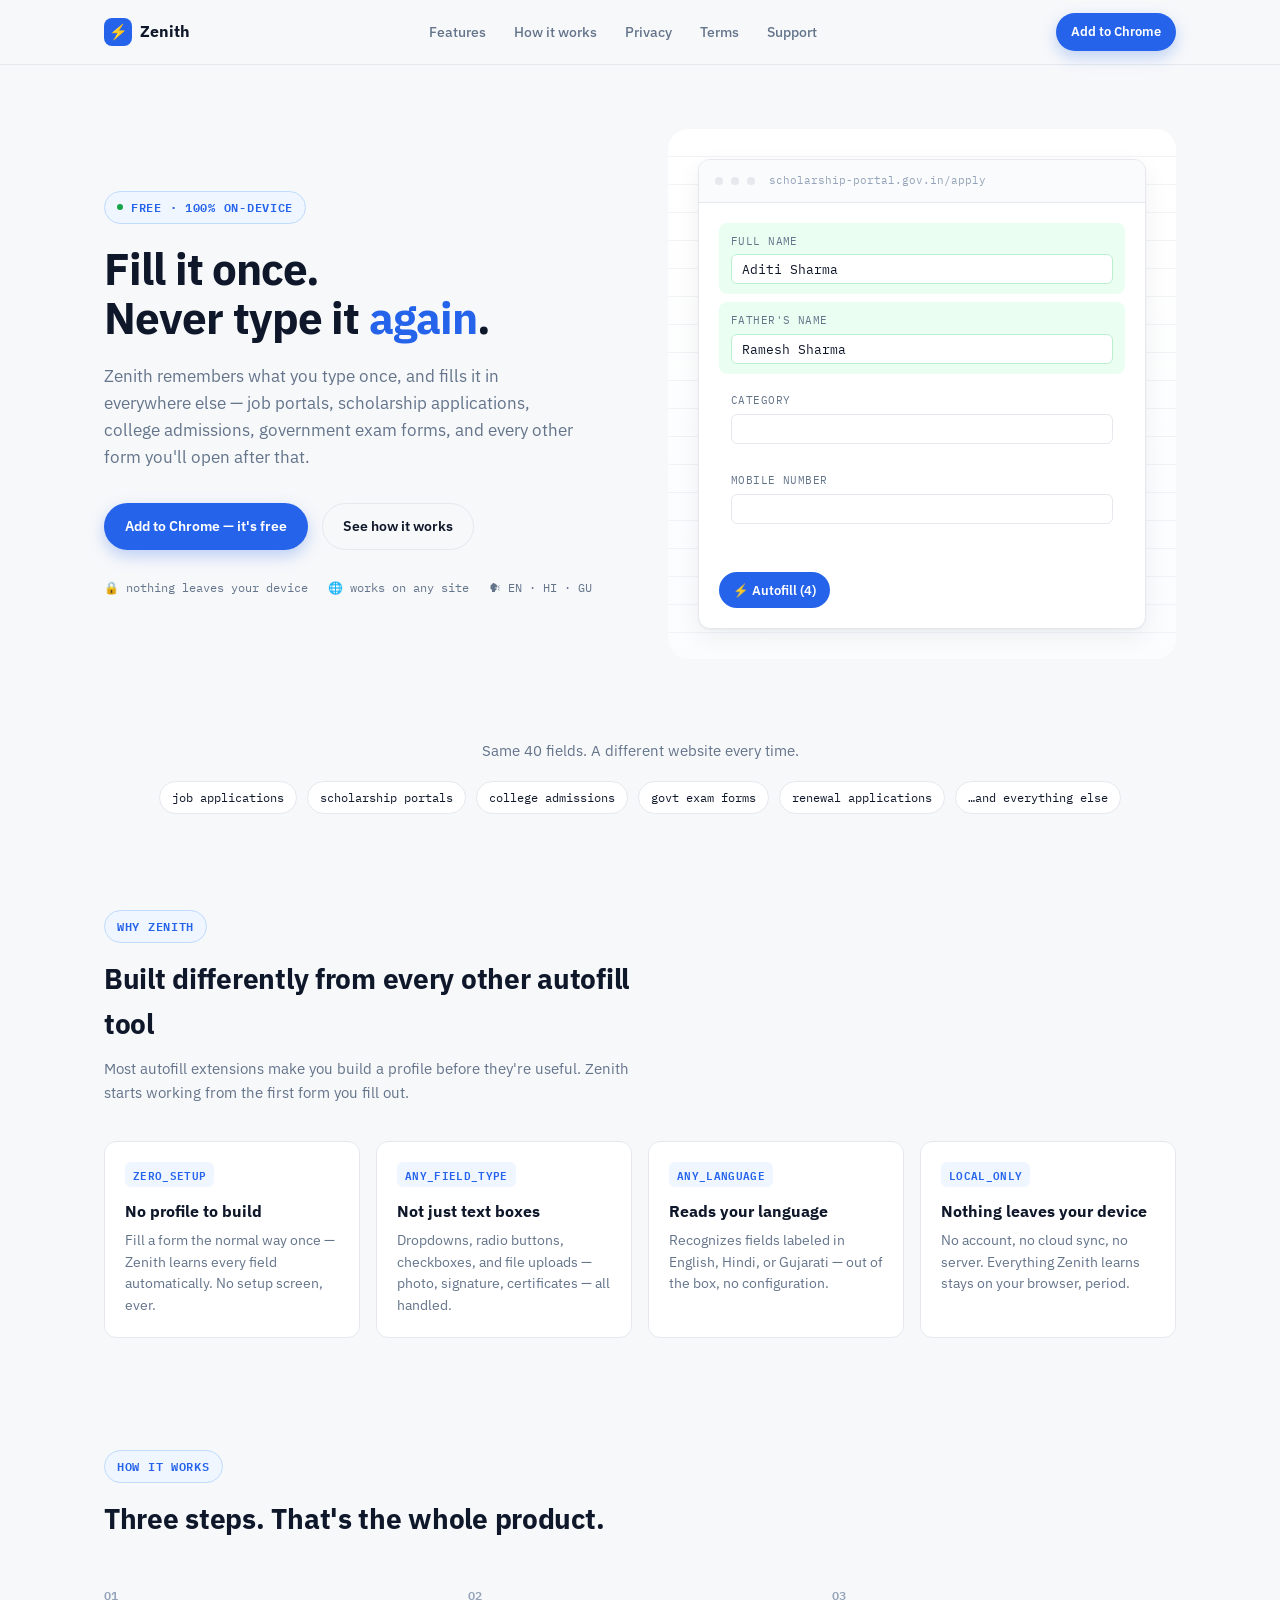
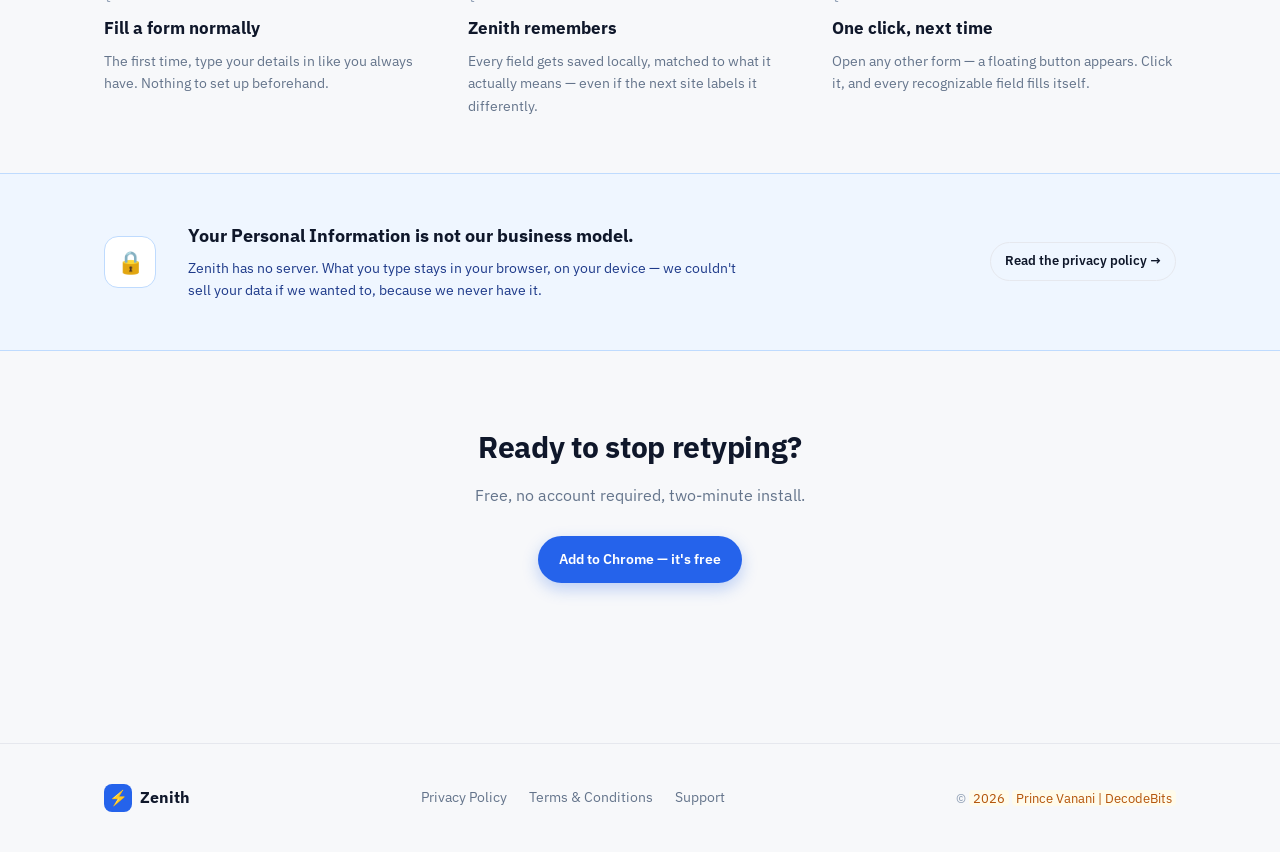
==== commit eab17391: "Update index.html" ====
--- a/index.html
+++ b/index.html
@@ -267,11 +267,45 @@
       <a href="terms-and-conditions.html">Terms</a>
       <a href="support.html">Support</a>
     </div>
-  
+    <!-- Chrome Extension Review Modal -->
+<div class="review-modal" id="reviewModal" role="dialog" aria-modal="true" aria-labelledby="reviewModalTitle">
+
+  <div class="review-modal-card">
+
+    <button
+      class="review-modal-x"
+      id="reviewModalX"
+      aria-label="Close"
+      type="button">
+      ×
+    </button>
+
+    <div class="review-modal-icon">
+      ⚡
+    </div>
+
+    <h2 id="reviewModalTitle">Almost there!</h2>
+
+    <p>
+      Due to recent Google Chrome Web Store policy updates,
+      Zenith is currently under review.
+      <br><br>
+      The extension will be available for download very soon.
+      Thank you for your patience!
+    </p>
+
+    <button
+      class="btn btn-primary review-modal-close"
+      id="reviewModalClose"
+      type="button">
+      Got it
+    </button>
+
+  </div>
+
+</div>
     <div class="nav-actions">
-      <a class="btn btn-primary add-to-chrome" href="#">
-        Add to Chrome
-      </a>
+      <a class="btn btn-primary btn-sm" href="https://chromewebstore.google.com/detail/emgbolklmohabahbngbobhccpfboobdi" target="_blank" rel="noopener">Add to Chrome</a>
       <button class="nav-toggle" aria-label="Menu"><span></span><span></span><span></span></button>
     </div>
   </div>
@@ -287,9 +321,7 @@
         else — job portals, scholarship applications, college admissions, government exam
         forms, and every other form you'll open after that.</p>
       <div class="hero-ctas">
-        <a class="btn btn-primary add-to-chrome" href="#">
-          Add to Chrome — it's free
-        </a>
+        <a class="btn btn-primary" href="https://chromewebstore.google.com/detail/emgbolklmohabahbngbobhccpfboobdi" target="_blank" rel="noopener">Add to Chrome — it's free</a>
         <a class="btn btn-ghost" href="#how-it-works">See how it works</a>
       </div>
       <div class="trust-row">
@@ -418,9 +450,7 @@
   <div class="container">
     <h2>Ready to stop retyping?</h2>
     <p>Free, no account required, two-minute install.</p>
-    <a class="btn btn-primary add-to-chrome" href="#">
-        Add to Chrome - it's free
-      </a>
+    <a class="btn btn-primary" href="https://chromewebstore.google.com/detail/emgbolklmohabahbngbobhccpfboobdi" target="_blank" rel="noopener">Add to Chrome — it's free</a>
   </div>
 </section>
 
@@ -436,44 +466,6 @@
   </div>
 </footer>
 
-  <!-- Chrome Extension Review Modal -->
-  <div class="review-modal" id="reviewModal" role="dialog" aria-modal="true" aria-labelledby="reviewModalTitle">
-
-    <div class="review-modal-card">
-  
-      <button
-        class="review-modal-x"
-        id="reviewModalX"
-        aria-label="Close"
-        type="button">
-        ×
-      </button>
-  
-      <div class="review-modal-icon">
-        ⚡
-      </div>
-  
-      <h2 id="reviewModalTitle">Almost there!</h2>
-  
-      <p>
-        Due to recent Google Chrome Web Store policy updates,
-        Zenith is currently under review.
-        <br><br>
-        The extension will be available for download very soon.
-        Thank you for your patience!
-      </p>
-  
-      <button
-        class="btn btn-primary review-modal-close"
-        id="reviewModalClose"
-        type="button">
-        Got it
-      </button>
-  
-    </div>
-  
-  </div>
-
 <script src="assets/site.js"></script>
 </body>
 </html>
